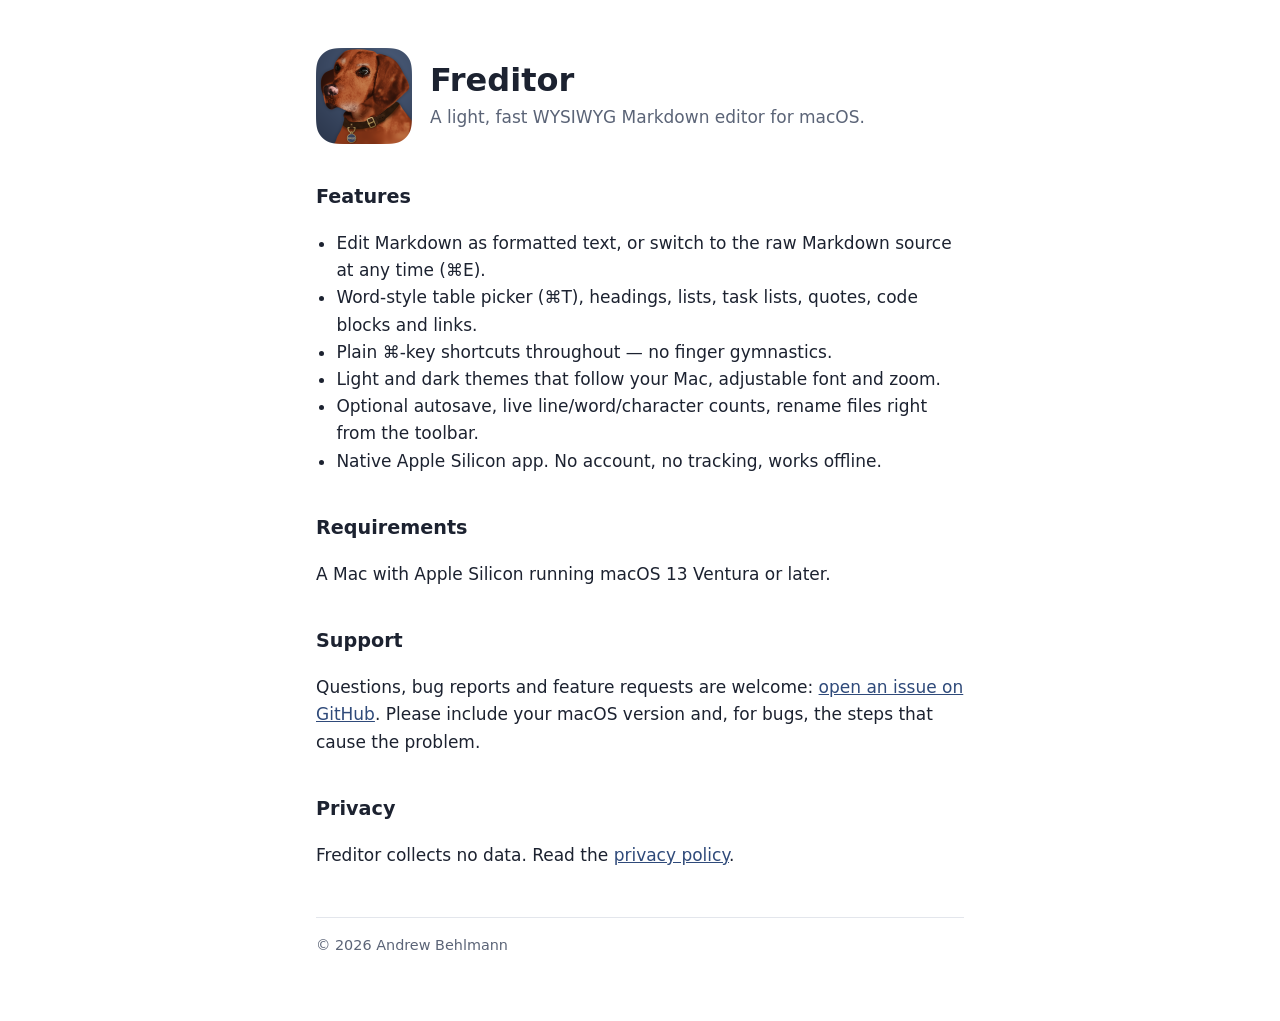
==== freditor/index.html @ 30c14fb8 "Add Freditor support and privacy pages Co-Authored-By: Claude Opus 5.5 <noreply@anthropic.com>" ====
<!doctype html>
<!-- freditor/index.html — Freditor's product and support page (the App Store "Support URL"). -->
<html lang="en">
<head>
  <meta charset="utf-8">
  <meta name="viewport" content="width=device-width, initial-scale=1">
  <title>Freditor — Support</title>
  <meta name="description" content="Freditor is a light, fast WYSIWYG Markdown editor for macOS.">
  <link rel="icon" href="favicon.ico" sizes="any">
  <link rel="icon" type="image/png" sizes="32x32" href="favicon-32.png">
  <link rel="apple-touch-icon" href="apple-touch-icon.png">
  <link rel="manifest" href="site.webmanifest">
  <link rel="stylesheet" href="../style.css">
</head>
<body>
<main>
  <header class="app">
    <img src="icon-192.png" alt="Freditor icon">
    <div>
      <h1>Freditor</h1>
      <p class="tagline">A light, fast WYSIWYG Markdown editor for macOS.</p>
    </div>
  </header>

  <h2>Features</h2>
  <ul>
    <li>Edit Markdown as formatted text, or switch to the raw Markdown source at any time (⌘E).</li>
    <li>Word-style table picker (⌘T), headings, lists, task lists, quotes, code blocks and links.</li>
    <li>Plain ⌘-key shortcuts throughout — no finger gymnastics.</li>
    <li>Light and dark themes that follow your Mac, adjustable font and zoom.</li>
    <li>Optional autosave, live line/word/character counts, rename files right from the toolbar.</li>
    <li>Native Apple Silicon app. No account, no tracking, works offline.</li>
  </ul>

  <h2>Requirements</h2>
  <p>A Mac with Apple Silicon running macOS 13 Ventura or later.</p>

  <h2>Support</h2>
  <p>Questions, bug reports and feature requests are welcome:
    <a href="https://github.com/andrewbehlmann/andrewbehlmann.github.io/issues/new?title=Freditor:%20">open an issue on GitHub</a>.
    Please include your macOS version and, for bugs, the steps that cause the problem.</p>

  <h2>Privacy</h2>
  <p>Freditor collects no data. Read the <a href="privacy.html">privacy policy</a>.</p>

  <footer>© 2026 Andrew Behlmann</footer>
</main>
</body>
</html>
---- style.css ----
/* style.css — Shared styles for the site: one readable column, light and dark themes. */
:root {
  --bg: #ffffff; --fg: #1c2230; --muted: #5b6477; --accent: #2f4a7a; --rule: #e3e6ec;
  color-scheme: light dark;
}
@media (prefers-color-scheme: dark) {
  :root { --bg: #0a0e18; --fg: #e4e8f0; --muted: #9aa3b5; --accent: #8fb0e8; --rule: #1e2535; }
}
* { box-sizing: border-box; }
body {
  margin: 0; background: var(--bg); color: var(--fg);
  font: 17px/1.6 -apple-system, BlinkMacSystemFont, "Segoe UI", system-ui, sans-serif;
}
main { max-width: 680px; margin: 0 auto; padding: 48px 16px 64px; }
header.app { display: flex; align-items: center; gap: 18px; margin-bottom: 8px; }
header.app img { width: 96px; height: 96px; }
h1 { font-size: 2rem; line-height: 1.2; margin: 0; }
h2 { font-size: 1.2rem; margin: 2em 0 .4em; }
.tagline, .meta, footer { color: var(--muted); }
.tagline { margin: 4px 0 0; }
a { color: var(--accent); }
ul { padding-left: 1.2em; }
footer { border-top: 1px solid var(--rule); margin-top: 48px; padding-top: 16px; font-size: .9rem; }
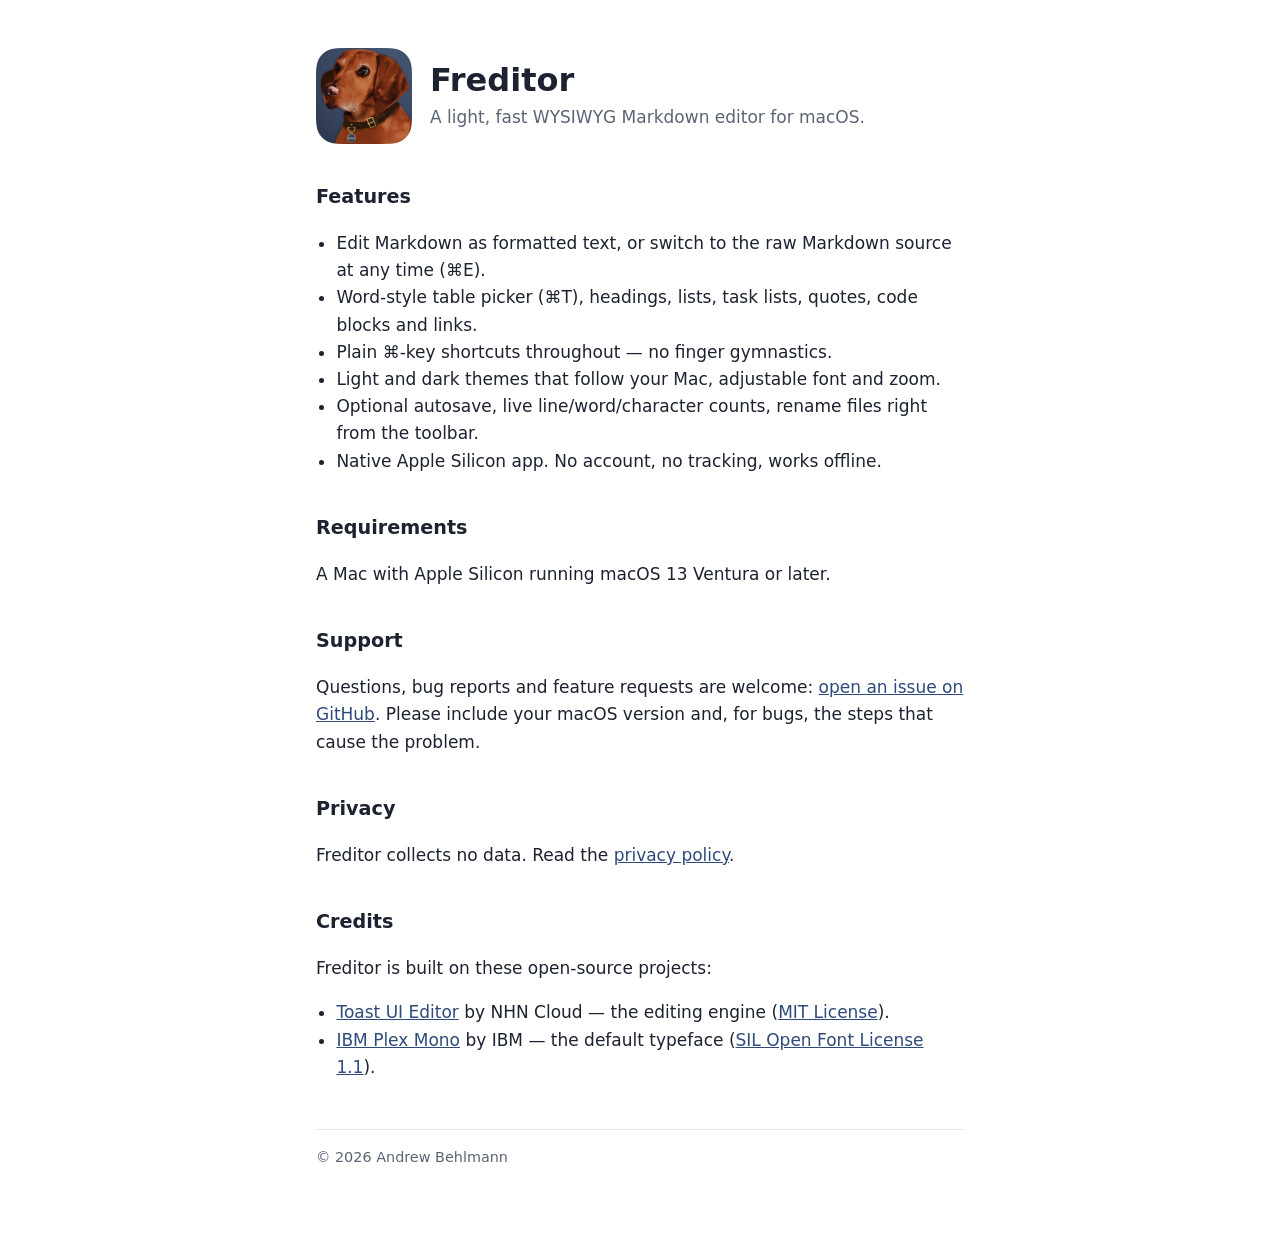
==== commit 22937d0e: "Freditor page: credit Toast UI Editor and IBM Plex Mono Co-Authored-By: Claude Opus 5.5 <noreply@ant" ====
--- a/freditor/index.html
+++ b/freditor/index.html
@@ -43,6 +43,15 @@
   <h2>Privacy</h2>
   <p>Freditor collects no data. Read the <a href="privacy.html">privacy policy</a>.</p>
 
+  <h2>Credits</h2>
+  <p>Freditor is built on these open-source projects:</p>
+  <ul>
+    <li><a href="https://github.com/nhn/tui.editor">Toast UI Editor</a> by NHN Cloud — the editing engine
+      (<a href="https://github.com/nhn/tui.editor/blob/master/LICENSE">MIT License</a>).</li>
+    <li><a href="https://github.com/IBM/plex">IBM Plex Mono</a> by IBM — the default typeface
+      (<a href="https://openfontlicense.org">SIL Open Font License 1.1</a>).</li>
+  </ul>
+
   <footer>© 2026 Andrew Behlmann</footer>
 </main>
 </body>
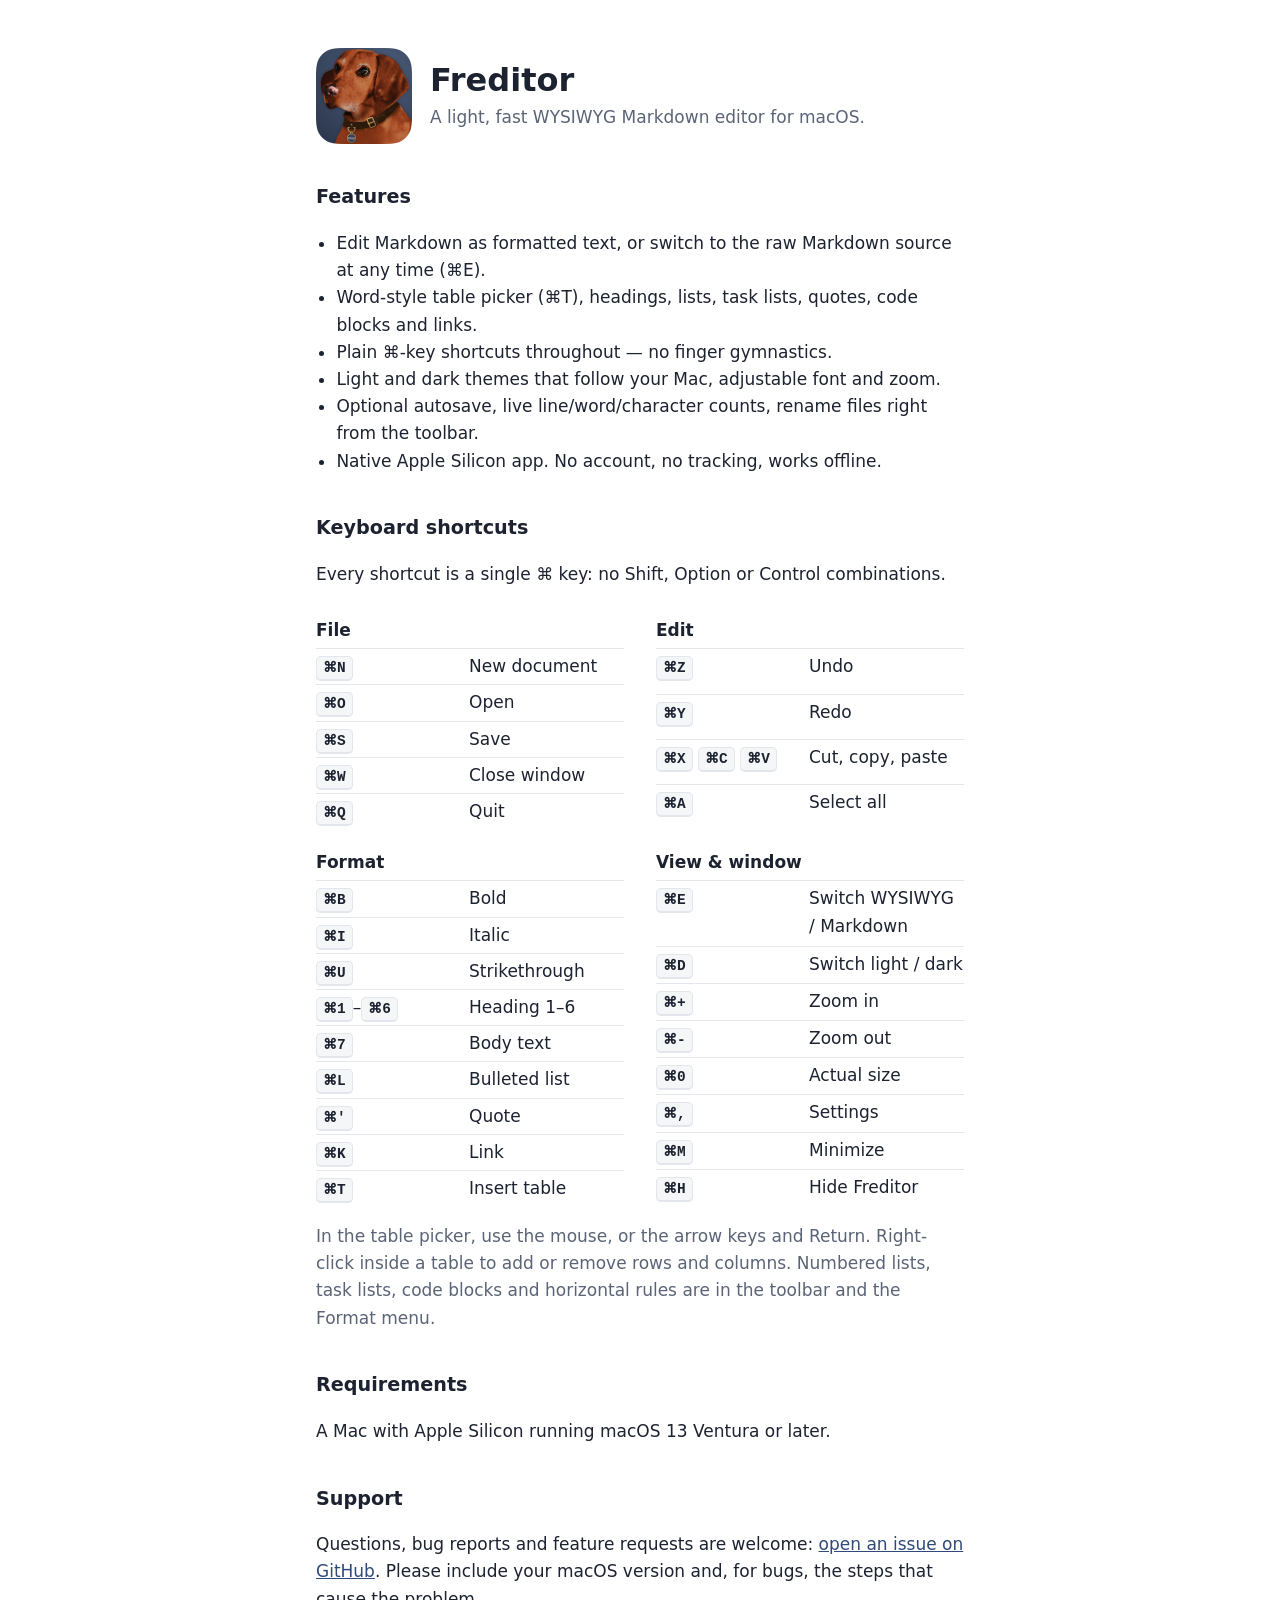
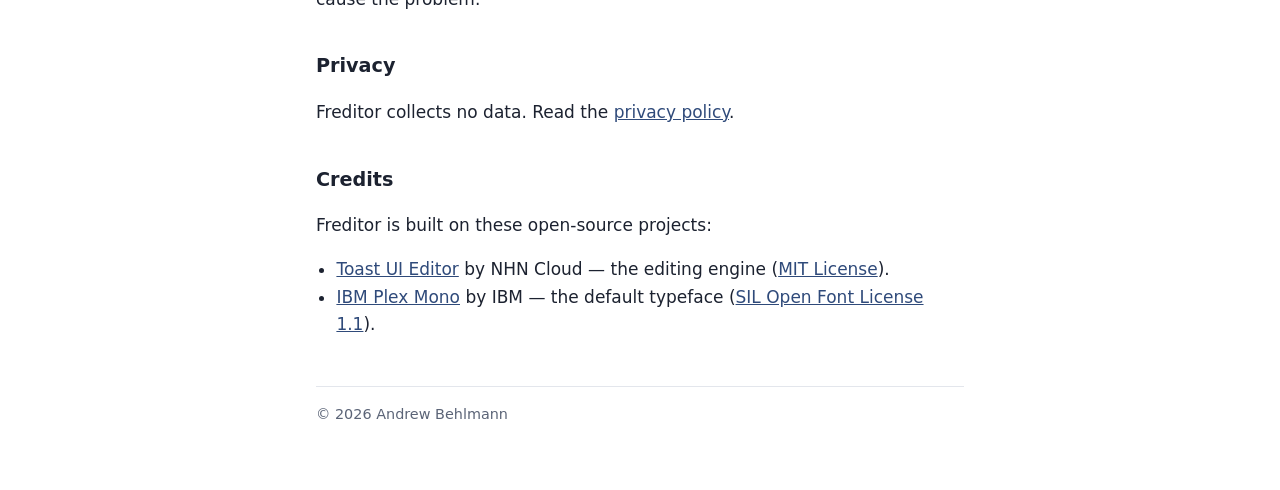
==== commit 69fae038: "Freditor page: keyboard shortcut cheat sheet Co-Authored-By: Claude Opus 5.5 <noreply@anthropic.com>" ====
--- a/freditor/index.html
+++ b/freditor/index.html
@@ -32,6 +32,52 @@
     <li>Native Apple Silicon app. No account, no tracking, works offline.</li>
   </ul>
 
+  <h2>Keyboard shortcuts</h2>
+  <p>Every shortcut is a single ⌘ key: no Shift, Option or Control combinations.</p>
+  <div class="keys">
+    <table>
+      <caption>File</caption>
+      <tr><td><kbd>⌘N</kbd></td><td>New document</td></tr>
+      <tr><td><kbd>⌘O</kbd></td><td>Open</td></tr>
+      <tr><td><kbd>⌘S</kbd></td><td>Save</td></tr>
+      <tr><td><kbd>⌘W</kbd></td><td>Close window</td></tr>
+      <tr><td><kbd>⌘Q</kbd></td><td>Quit</td></tr>
+    </table>
+    <table>
+      <caption>Edit</caption>
+      <tr><td><kbd>⌘Z</kbd></td><td>Undo</td></tr>
+      <tr><td><kbd>⌘Y</kbd></td><td>Redo</td></tr>
+      <tr><td><kbd>⌘X</kbd> <kbd>⌘C</kbd> <kbd>⌘V</kbd></td><td>Cut, copy, paste</td></tr>
+      <tr><td><kbd>⌘A</kbd></td><td>Select all</td></tr>
+    </table>
+    <table>
+      <caption>Format</caption>
+      <tr><td><kbd>⌘B</kbd></td><td>Bold</td></tr>
+      <tr><td><kbd>⌘I</kbd></td><td>Italic</td></tr>
+      <tr><td><kbd>⌘U</kbd></td><td>Strikethrough</td></tr>
+      <tr><td><kbd>⌘1</kbd>–<kbd>⌘6</kbd></td><td>Heading 1–6</td></tr>
+      <tr><td><kbd>⌘7</kbd></td><td>Body text</td></tr>
+      <tr><td><kbd>⌘L</kbd></td><td>Bulleted list</td></tr>
+      <tr><td><kbd>⌘'</kbd></td><td>Quote</td></tr>
+      <tr><td><kbd>⌘K</kbd></td><td>Link</td></tr>
+      <tr><td><kbd>⌘T</kbd></td><td>Insert table</td></tr>
+    </table>
+    <table>
+      <caption>View &amp; window</caption>
+      <tr><td><kbd>⌘E</kbd></td><td>Switch WYSIWYG / Markdown</td></tr>
+      <tr><td><kbd>⌘D</kbd></td><td>Switch light / dark</td></tr>
+      <tr><td><kbd>⌘+</kbd></td><td>Zoom in</td></tr>
+      <tr><td><kbd>⌘-</kbd></td><td>Zoom out</td></tr>
+      <tr><td><kbd>⌘0</kbd></td><td>Actual size</td></tr>
+      <tr><td><kbd>⌘,</kbd></td><td>Settings</td></tr>
+      <tr><td><kbd>⌘M</kbd></td><td>Minimize</td></tr>
+      <tr><td><kbd>⌘H</kbd></td><td>Hide Freditor</td></tr>
+    </table>
+  </div>
+  <p class="meta">In the table picker, use the mouse, or the arrow keys and Return. Right-click inside a table to add
+    or remove rows and columns. Numbered lists, task lists, code blocks and horizontal rules are in the toolbar
+    and the Format menu.</p>
+
   <h2>Requirements</h2>
   <p>A Mac with Apple Silicon running macOS 13 Ventura or later.</p>
 
--- a/style.css
+++ b/style.css
@@ -20,4 +20,13 @@
 .tagline { margin: 4px 0 0; }
 a { color: var(--accent); }
 ul { padding-left: 1.2em; }
+.keys { display: grid; grid-template-columns: repeat(auto-fit, minmax(280px, 1fr)); gap: 8px 32px; }
+.keys table { border-collapse: collapse; width: 100%; }
+.keys caption { text-align: left; font-weight: 600; padding: 12px 0 4px; }
+.keys td { padding: 4px 0; border-top: 1px solid var(--rule); vertical-align: top; }
+.keys td:first-child { width: 9em; white-space: nowrap; }
+kbd {
+  font: 600 .85em/1 ui-monospace, "SF Mono", Menlo, monospace; padding: 3px 6px; border-radius: 5px;
+  border: 1px solid var(--rule); border-bottom-width: 2px; background: color-mix(in srgb, var(--rule) 35%, var(--bg));
+}
 footer { border-top: 1px solid var(--rule); margin-top: 48px; padding-top: 16px; font-size: .9rem; }
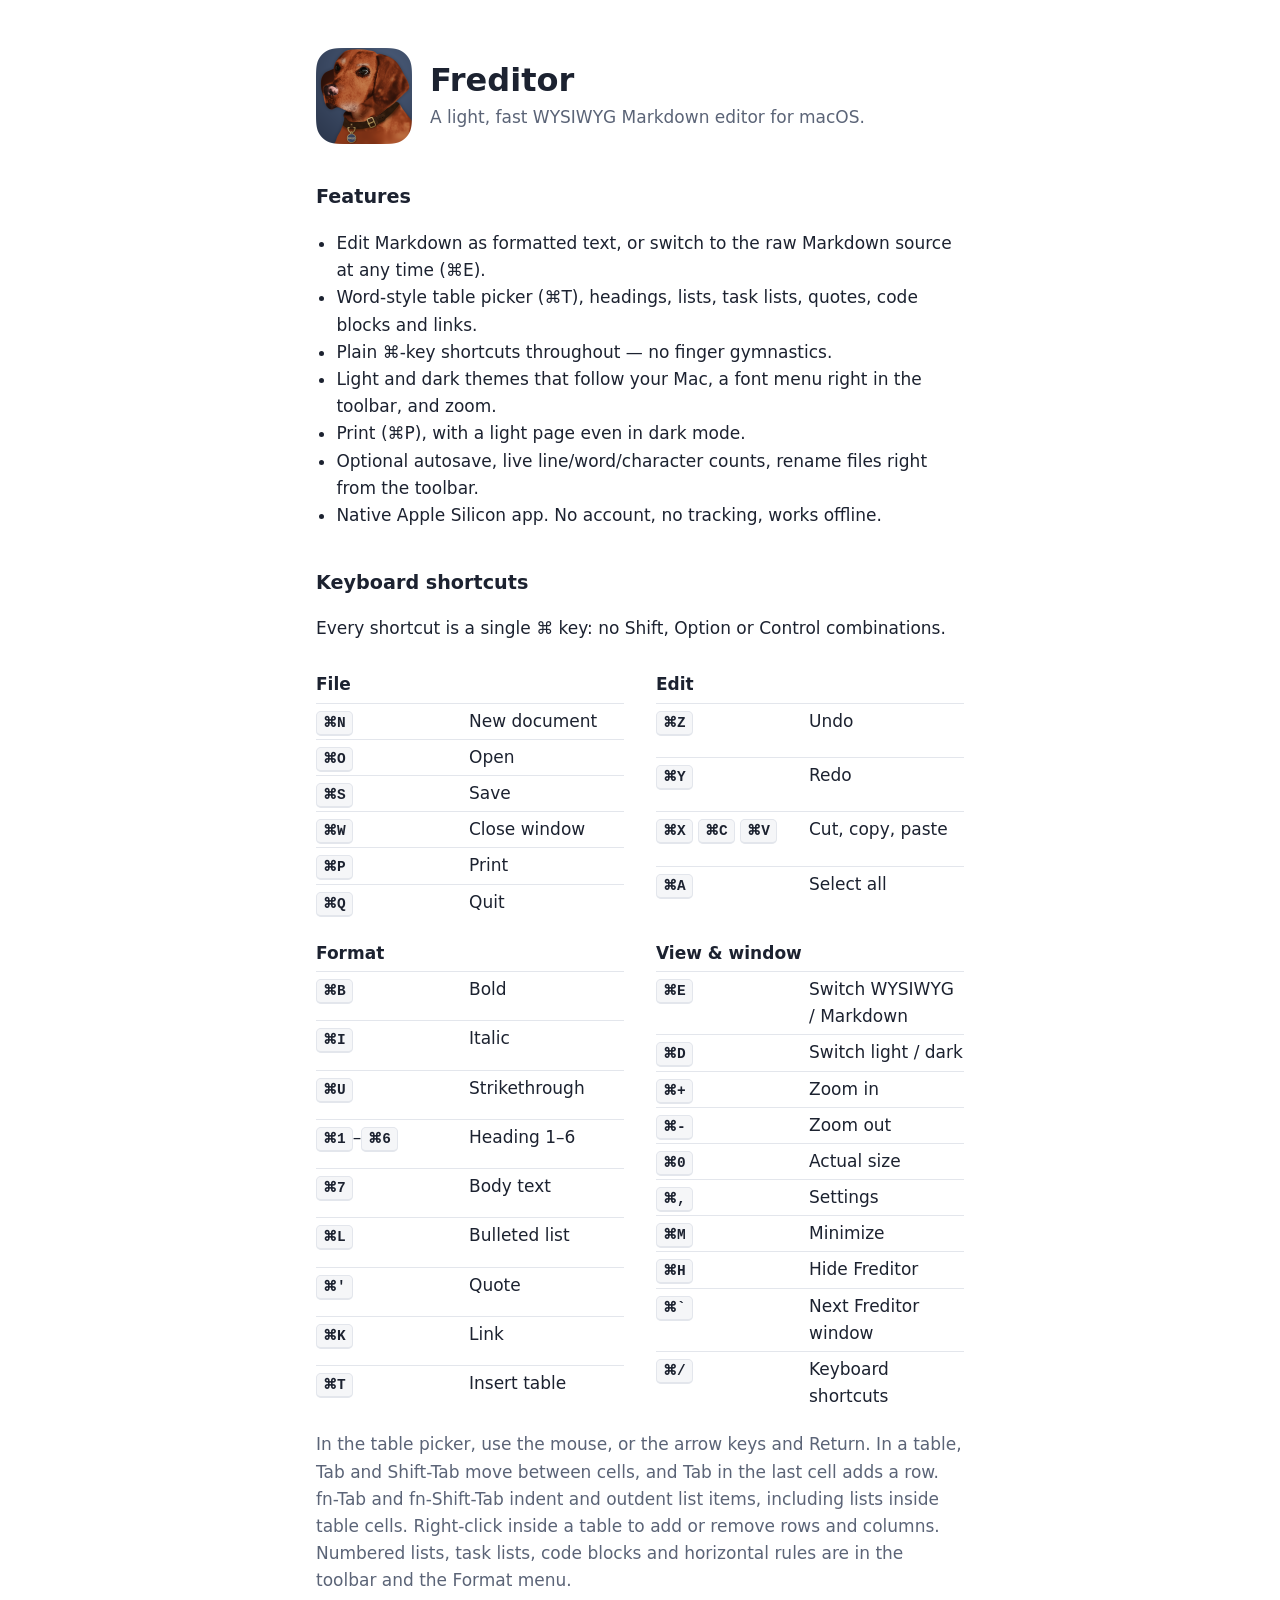
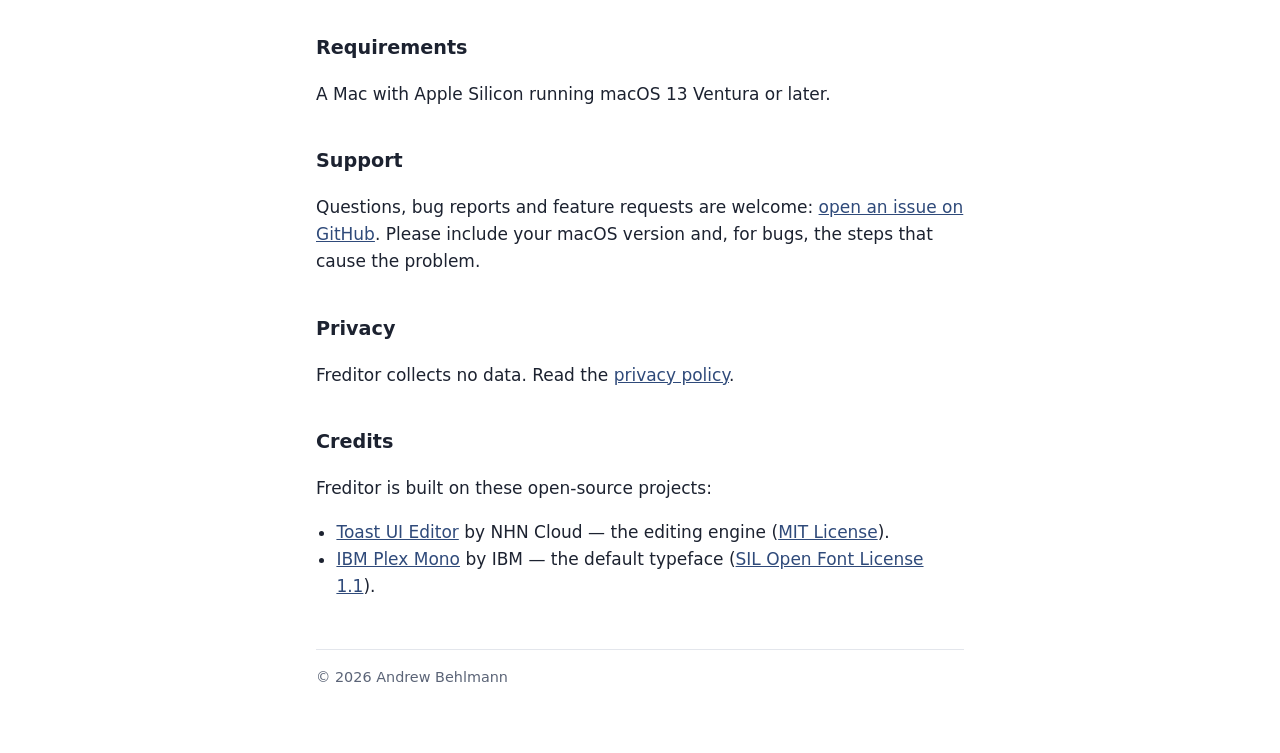
==== commit 7c8132b6: "Freditor 1.0.0: add Print, window switching, shortcuts panel and Tab keys to the support page Co-Aut" ====
--- a/freditor/index.html
+++ b/freditor/index.html
@@ -27,7 +27,8 @@
     <li>Edit Markdown as formatted text, or switch to the raw Markdown source at any time (⌘E).</li>
     <li>Word-style table picker (⌘T), headings, lists, task lists, quotes, code blocks and links.</li>
     <li>Plain ⌘-key shortcuts throughout — no finger gymnastics.</li>
-    <li>Light and dark themes that follow your Mac, adjustable font and zoom.</li>
+    <li>Light and dark themes that follow your Mac, a font menu right in the toolbar, and zoom.</li>
+    <li>Print (⌘P), with a light page even in dark mode.</li>
     <li>Optional autosave, live line/word/character counts, rename files right from the toolbar.</li>
     <li>Native Apple Silicon app. No account, no tracking, works offline.</li>
   </ul>
@@ -41,6 +42,7 @@
       <tr><td><kbd>⌘O</kbd></td><td>Open</td></tr>
       <tr><td><kbd>⌘S</kbd></td><td>Save</td></tr>
       <tr><td><kbd>⌘W</kbd></td><td>Close window</td></tr>
+      <tr><td><kbd>⌘P</kbd></td><td>Print</td></tr>
       <tr><td><kbd>⌘Q</kbd></td><td>Quit</td></tr>
     </table>
     <table>
@@ -72,10 +74,13 @@
       <tr><td><kbd>⌘,</kbd></td><td>Settings</td></tr>
       <tr><td><kbd>⌘M</kbd></td><td>Minimize</td></tr>
       <tr><td><kbd>⌘H</kbd></td><td>Hide Freditor</td></tr>
+      <tr><td><kbd>⌘`</kbd></td><td>Next Freditor window</td></tr>
+      <tr><td><kbd>⌘/</kbd></td><td>Keyboard shortcuts</td></tr>
     </table>
   </div>
-  <p class="meta">In the table picker, use the mouse, or the arrow keys and Return. Right-click inside a table to add
-    or remove rows and columns. Numbered lists, task lists, code blocks and horizontal rules are in the toolbar
+  <p class="meta">In the table picker, use the mouse, or the arrow keys and Return. In a table, Tab and Shift-Tab move
+    between cells, and Tab in the last cell adds a row. fn-Tab and fn-Shift-Tab indent and outdent list items, including
+    lists inside table cells. Right-click inside a table to add or remove rows and columns. Numbered lists, task lists, code blocks and horizontal rules are in the toolbar
     and the Format menu.</p>
 
   <h2>Requirements</h2>
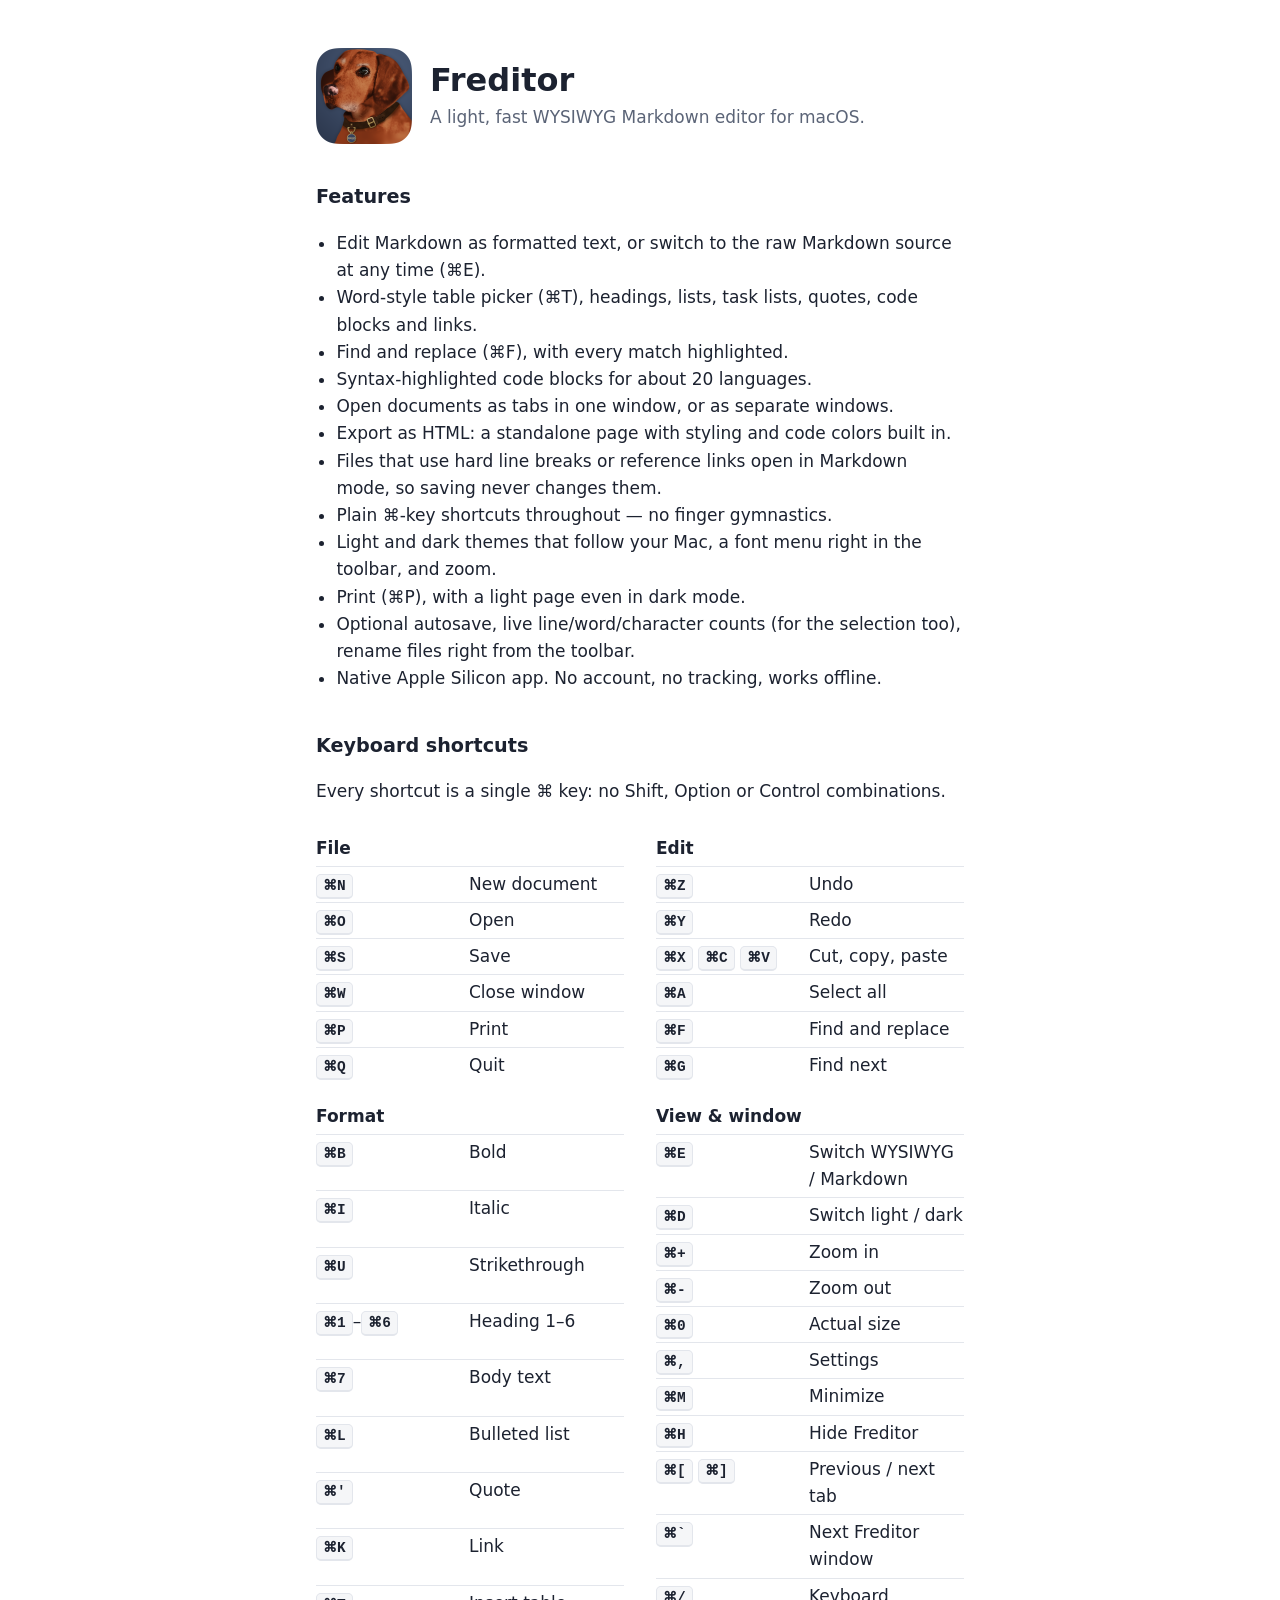
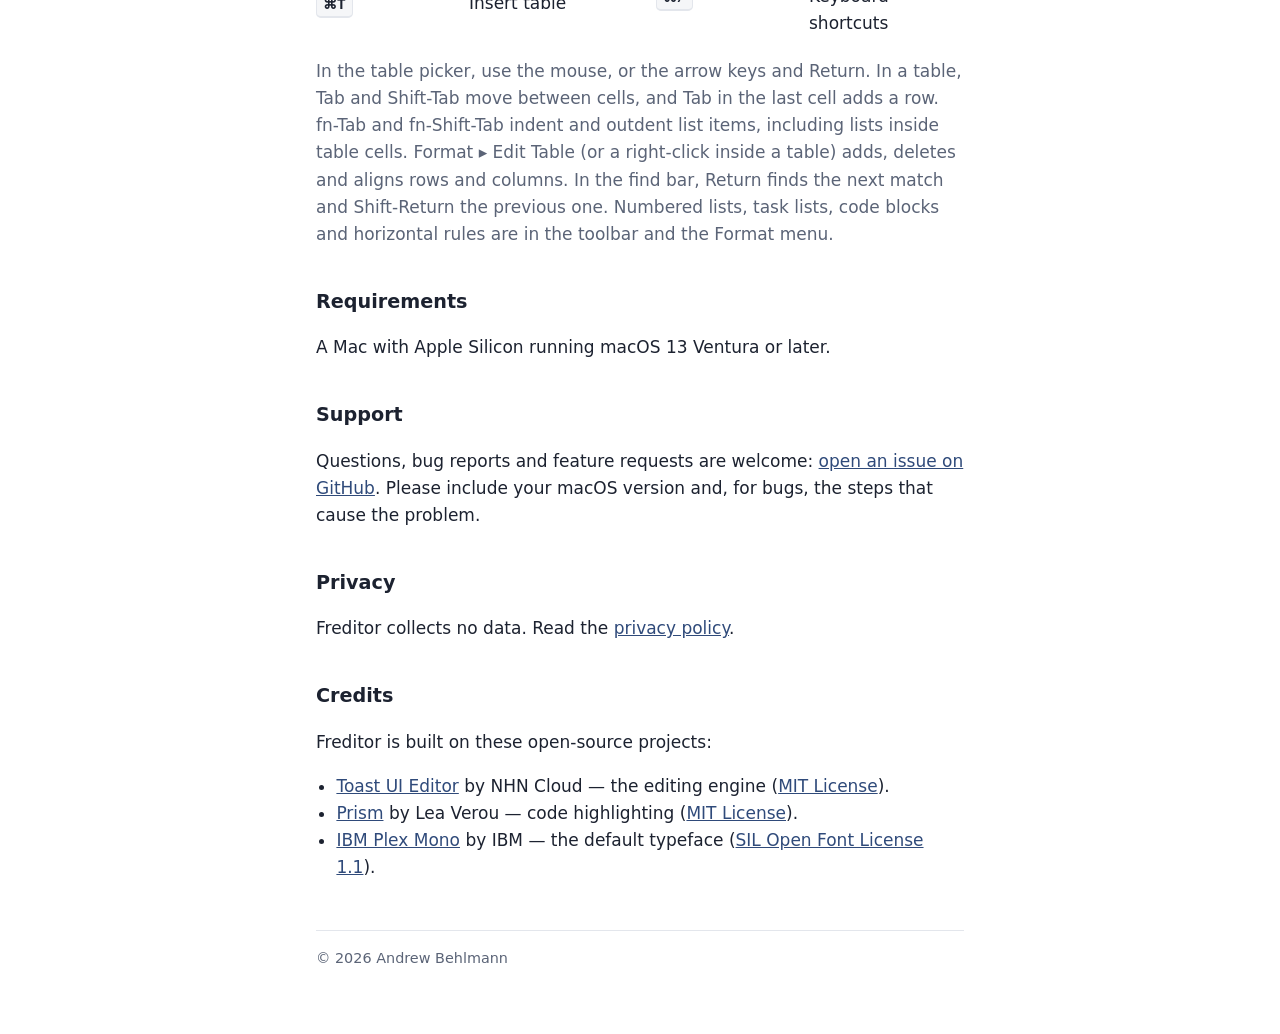
==== commit f34f4c43: "Freditor: 1.1 features, find and tab shortcuts, Prism credit" ====
--- a/freditor/index.html
+++ b/freditor/index.html
@@ -26,10 +26,15 @@
   <ul>
     <li>Edit Markdown as formatted text, or switch to the raw Markdown source at any time (⌘E).</li>
     <li>Word-style table picker (⌘T), headings, lists, task lists, quotes, code blocks and links.</li>
+    <li>Find and replace (⌘F), with every match highlighted.</li>
+    <li>Syntax-highlighted code blocks for about 20 languages.</li>
+    <li>Open documents as tabs in one window, or as separate windows.</li>
+    <li>Export as HTML: a standalone page with styling and code colors built in.</li>
+    <li>Files that use hard line breaks or reference links open in Markdown mode, so saving never changes them.</li>
     <li>Plain ⌘-key shortcuts throughout — no finger gymnastics.</li>
     <li>Light and dark themes that follow your Mac, a font menu right in the toolbar, and zoom.</li>
     <li>Print (⌘P), with a light page even in dark mode.</li>
-    <li>Optional autosave, live line/word/character counts, rename files right from the toolbar.</li>
+    <li>Optional autosave, live line/word/character counts (for the selection too), rename files right from the toolbar.</li>
     <li>Native Apple Silicon app. No account, no tracking, works offline.</li>
   </ul>
 
@@ -51,6 +56,8 @@
       <tr><td><kbd>⌘Y</kbd></td><td>Redo</td></tr>
       <tr><td><kbd>⌘X</kbd> <kbd>⌘C</kbd> <kbd>⌘V</kbd></td><td>Cut, copy, paste</td></tr>
       <tr><td><kbd>⌘A</kbd></td><td>Select all</td></tr>
+      <tr><td><kbd>⌘F</kbd></td><td>Find and replace</td></tr>
+      <tr><td><kbd>⌘G</kbd></td><td>Find next</td></tr>
     </table>
     <table>
       <caption>Format</caption>
@@ -74,13 +81,15 @@
       <tr><td><kbd>⌘,</kbd></td><td>Settings</td></tr>
       <tr><td><kbd>⌘M</kbd></td><td>Minimize</td></tr>
       <tr><td><kbd>⌘H</kbd></td><td>Hide Freditor</td></tr>
+      <tr><td><kbd>⌘[</kbd> <kbd>⌘]</kbd></td><td>Previous / next tab</td></tr>
       <tr><td><kbd>⌘`</kbd></td><td>Next Freditor window</td></tr>
       <tr><td><kbd>⌘/</kbd></td><td>Keyboard shortcuts</td></tr>
     </table>
   </div>
   <p class="meta">In the table picker, use the mouse, or the arrow keys and Return. In a table, Tab and Shift-Tab move
     between cells, and Tab in the last cell adds a row. fn-Tab and fn-Shift-Tab indent and outdent list items, including
-    lists inside table cells. Right-click inside a table to add or remove rows and columns. Numbered lists, task lists, code blocks and horizontal rules are in the toolbar
+    lists inside table cells. Format ▸ Edit Table (or a right-click inside a table) adds, deletes and aligns rows and columns. In the find bar,
+    Return finds the next match and Shift-Return the previous one. Numbered lists, task lists, code blocks and horizontal rules are in the toolbar
     and the Format menu.</p>
 
   <h2>Requirements</h2>
@@ -99,6 +108,8 @@
   <ul>
     <li><a href="https://github.com/nhn/tui.editor">Toast UI Editor</a> by NHN Cloud — the editing engine
       (<a href="https://github.com/nhn/tui.editor/blob/master/LICENSE">MIT License</a>).</li>
+    <li><a href="https://prismjs.com">Prism</a> by Lea Verou — code highlighting
+      (<a href="https://github.com/PrismJS/prism/blob/master/LICENSE">MIT License</a>).</li>
     <li><a href="https://github.com/IBM/plex">IBM Plex Mono</a> by IBM — the default typeface
       (<a href="https://openfontlicense.org">SIL Open Font License 1.1</a>).</li>
   </ul>
